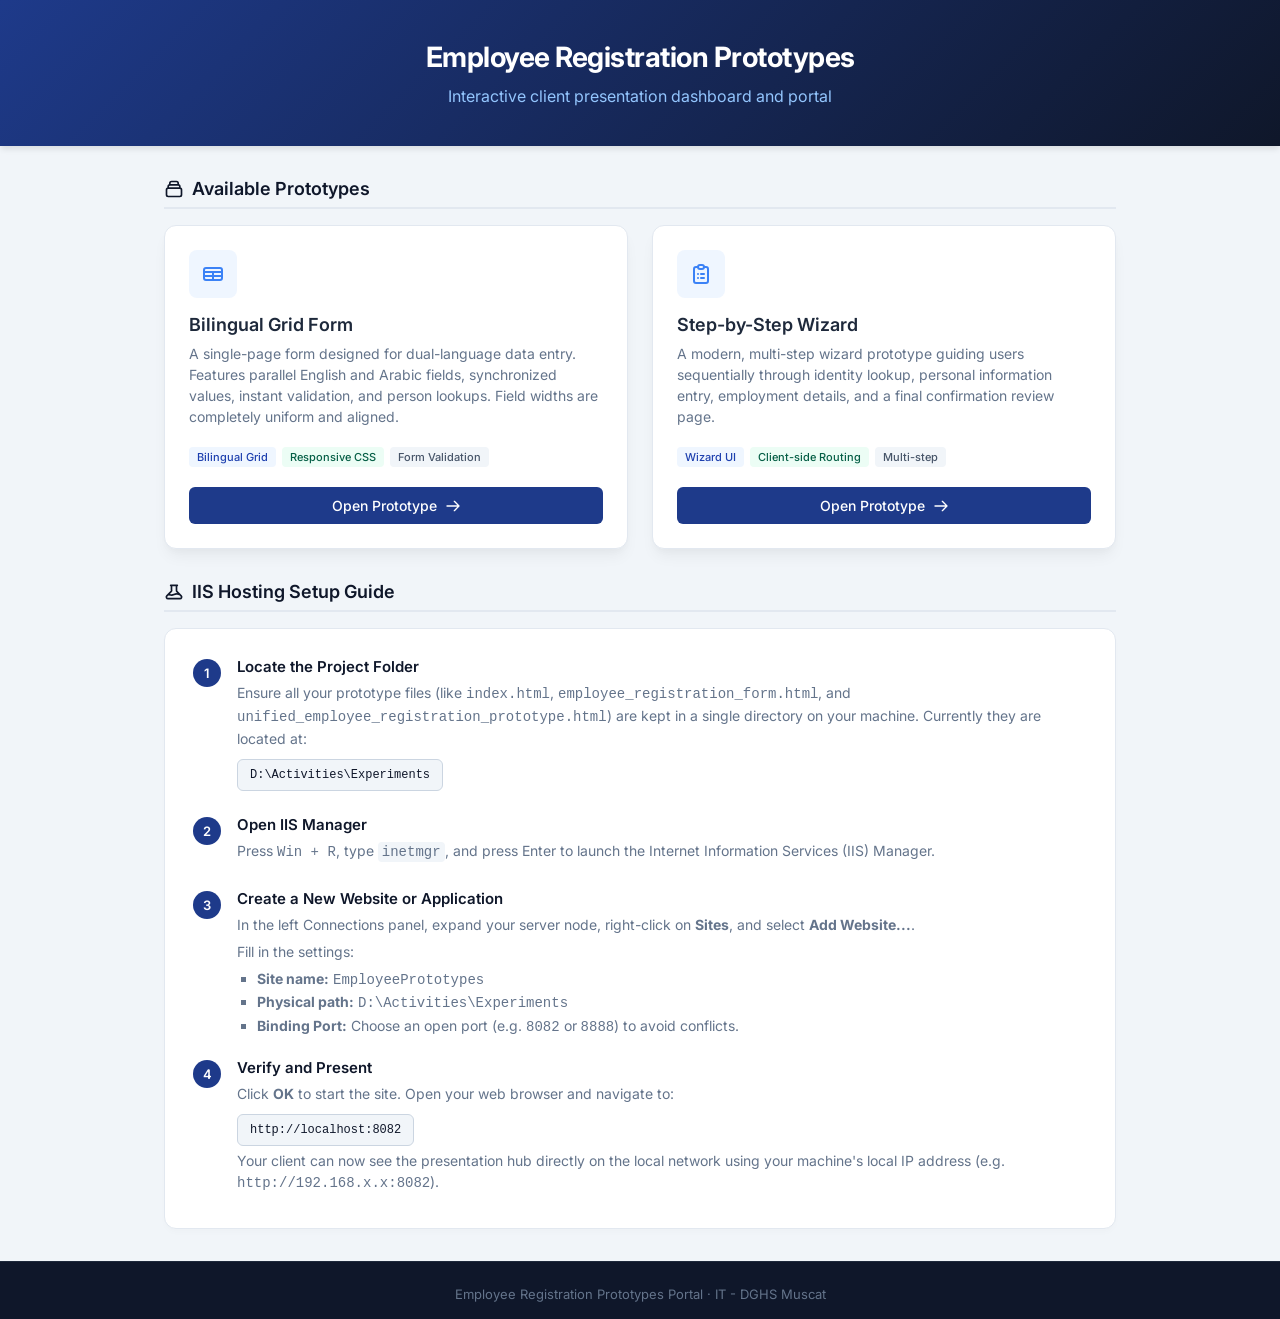
==== index.html @ 8ee06c7b "Initial commit" ====
<!DOCTYPE html>
<html lang="en">

<head>
  <meta charset="UTF-8">
  <meta name="viewport" content="width=device-width, initial-scale=1.0">
  <title>Client Presentation Hub · Employee Registration Prototypes</title>
  <style>
    @import url('https://fonts.googleapis.com/css2?family=Inter:wght@400;500;600;700&display=swap');

    * {
      box-sizing: border-box;
      margin: 0;
      padding: 0;
    }

    body {
      font-family: 'Inter', "Segoe UI", system-ui, -apple-system, sans-serif;
      font-size: 14px;
      color: #334155;
      background: #f1f5f9;
      min-height: 100vh;
      display: flex;
      flex-direction: column;
    }

    header {
      background: linear-gradient(135deg, #1e3a8a 0%, #0f172a 100%);
      color: #ffffff;
      padding: 40px 24px;
      text-align: center;
      box-shadow: 0 4px 6px -1px rgba(0, 0, 0, 0.1);
    }

    .header-content {
      max-width: 800px;
      margin: 0 auto;
    }

    header h1 {
      font-size: 28px;
      font-weight: 700;
      margin-bottom: 12px;
      letter-spacing: -0.5px;
    }

    header p {
      color: #93c5fd;
      font-size: 16px;
      font-weight: 400;
    }

    main {
      flex: 1;
      max-width: 1000px;
      width: 100%;
      margin: 32px auto;
      padding: 0 24px;
      display: grid;
      grid-template-columns: 1fr;
      gap: 32px;
    }

    .section-title {
      font-size: 18px;
      font-weight: 600;
      color: #0f172a;
      margin-bottom: 16px;
      display: flex;
      align-items: center;
      gap: 8px;
      border-bottom: 2px solid #e2e8f0;
      padding-bottom: 8px;
    }

    .cards-grid {
      display: grid;
      grid-template-columns: 1fr 1fr;
      gap: 24px;
    }

    @media (max-width: 768px) {
      .cards-grid {
        grid-template-columns: 1fr;
      }
    }

    .card {
      background: #ffffff;
      border: 1px solid #e2e8f0;
      border-radius: 12px;
      padding: 24px;
      display: flex;
      flex-direction: column;
      box-shadow: 0 4px 6px -1px rgba(0, 0, 0, 0.02), 0 10px 15px -3px rgba(0, 0, 0, 0.05);
      transition: all 0.25s ease;
      position: relative;
      overflow: hidden;
    }

    .card::before {
      content: '';
      position: absolute;
      top: 0;
      left: 0;
      width: 4px;
      height: 100%;
      background: #3b82f6;
      opacity: 0;
      transition: opacity 0.2s;
    }

    .card:hover {
      transform: translateY(-4px);
      box-shadow: 0 10px 15px -3px rgba(0, 0, 0, 0.05), 0 20px 25px -5px rgba(0, 0, 0, 0.1);
      border-color: #cbd5e1;
    }

    .card:hover::before {
      opacity: 1;
    }

    .card-icon {
      font-size: 24px;
      margin-bottom: 16px;
      background: #eff6ff;
      color: #3b82f6;
      width: 48px;
      height: 48px;
      border-radius: 8px;
      display: flex;
      align-items: center;
      justify-content: center;
    }

    .card-title {
      font-size: 18px;
      font-weight: 600;
      color: #1e293b;
      margin-bottom: 8px;
    }

    .card-desc {
      color: #64748b;
      font-size: 14px;
      line-height: 1.5;
      margin-bottom: 20px;
      flex: 1;
    }

    .card-tags {
      display: flex;
      gap: 6px;
      flex-wrap: wrap;
      margin-bottom: 20px;
    }

    .tag {
      font-size: 11px;
      font-weight: 500;
      padding: 3px 8px;
      border-radius: 4px;
      background: #f1f5f9;
      color: #475569;
    }

    .tag-blue {
      background: #eff6ff;
      color: #1e40af;
    }

    .tag-green {
      background: #ecfdf5;
      color: #065f46;
    }

    .card-btn {
      display: inline-flex;
      align-items: center;
      justify-content: center;
      gap: 8px;
      padding: 10px 16px;
      background: #1e3a8a;
      color: #ffffff;
      text-decoration: none;
      font-weight: 500;
      border-radius: 6px;
      transition: background 0.2s;
    }

    .card-btn:hover {
      background: #1d4ed8;
    }

    /* IIS Hosting Instructions Box */
    .iis-guide {
      background: #ffffff;
      border: 1px solid #e2e8f0;
      border-radius: 12px;
      padding: 28px;
      box-shadow: 0 4px 6px -1px rgba(0, 0, 0, 0.02);
    }

    .guide-step {
      margin-bottom: 20px;
      display: flex;
      gap: 16px;
    }

    .guide-step:last-child {
      margin-bottom: 0;
    }

    .step-num {
      width: 28px;
      height: 28px;
      background: #1e3a8a;
      color: #ffffff;
      border-radius: 50%;
      display: flex;
      align-items: center;
      justify-content: center;
      font-weight: 600;
      font-size: 13px;
      flex-shrink: 0;
      margin-top: 2px;
    }

    .step-text h4 {
      font-size: 15px;
      font-weight: 600;
      color: #0f172a;
      margin-bottom: 6px;
    }

    .step-text p {
      color: #64748b;
      line-height: 1.5;
      margin-bottom: 6px;
    }

    .code-block {
      background: #f1f5f9;
      padding: 8px 12px;
      border-radius: 6px;
      font-family: monospace;
      font-size: 12px;
      color: #0f172a;
      border: 1px solid #cbd5e1;
      display: inline-block;
      margin: 4px 0;
    }

    footer {
      background: #0f172a;
      color: #64748b;
      text-align: center;
      padding: 24px;
      font-size: 13px;
      border-top: 1px solid #1e293b;
    }
  </style>
</head>

<body>

  <header>
    <div class="header-content">
      <h1>Employee Registration Prototypes</h1>
      <p>Interactive client presentation dashboard and portal</p>
    </div>
  </header>

  <main>
    <div>
      <h2 class="section-title">
        <svg width="20" height="20" fill="none" stroke="currentColor" stroke-width="2" viewBox="0 0 24 24"
          xmlns="http://www.w3.org/2000/svg">
          <path stroke-linecap="round" stroke-linejoin="round"
            d="M19 11H5m14 0a2 2 0 012 2v6a2 2 0 01-2 2H5a2 2 0 01-2-2v-6a2 2 0 012-2m14 0V9a2 2 0 00-2-2M5 11V9a2 2 0 012-2m0 0V5a2 2 0 012-2h6a2 2 0 012 2v2M7 7h10">
          </path>
        </svg>
        Available Prototypes
      </h2>
      <div class="cards-grid">

        <!-- Card 1 -->
        <div class="card">
          <div class="card-icon">
            <svg width="24" height="24" fill="none" stroke="currentColor" stroke-width="2" viewBox="0 0 24 24"
              xmlns="http://www.w3.org/2000/svg">
              <path stroke-linecap="round" stroke-linejoin="round"
                d="M3 10h18M3 14h18m-9-4v8m-7 0h14a2 2 0 002-2V8a2 2 0 00-2-2H5a2 2 0 00-2 2v8a2 2 0 002 2z"></path>
            </svg>
          </div>
          <h3 class="card-title">Bilingual Grid Form</h3>
          <p class="card-desc">
            A single-page form designed for dual-language data entry. Features parallel English and Arabic fields,
            synchronized values, instant validation, and person lookups. Field widths are completely uniform and
            aligned.
          </p>
          <div class="card-tags">
            <span class="tag tag-blue">Bilingual Grid</span>
            <span class="tag tag-green">Responsive CSS</span>
            <span class="tag">Form Validation</span>
          </div>
          <a href="employee_registration_form.html" class="card-btn">
            Open Prototype
            <svg width="16" height="16" fill="none" stroke="currentColor" stroke-width="2" viewBox="0 0 24 24"
              xmlns="http://www.w3.org/2000/svg">
              <path stroke-linecap="round" stroke-linejoin="round" d="M14 5l7 7m0 0l-7 7m7-7H3"></path>
            </svg>
          </a>
        </div>

        <!-- Card 2 -->
        <div class="card">
          <div class="card-icon">
            <svg width="24" height="24" fill="none" stroke="currentColor" stroke-width="2" viewBox="0 0 24 24"
              xmlns="http://www.w3.org/2000/svg">
              <path stroke-linecap="round" stroke-linejoin="round"
                d="M9 5H7a2 2 0 00-2 2v12a2 2 0 002 2h10a2 2 0 002-2V7a2 2 0 00-2-2h-2M9 5a2 2 0 002 2h2a2 2 0 002-2M9 5a2 2 0 012-2h2a2 2 0 012 2m-3 7h3m-3 4h3m-6-4h.01M9 16h.01">
              </path>
            </svg>
          </div>
          <h3 class="card-title">Step-by-Step Wizard</h3>
          <p class="card-desc">
            A modern, multi-step wizard prototype guiding users sequentially through identity lookup, personal
            information entry, employment details, and a final confirmation review page.
          </p>
          <div class="card-tags">
            <span class="tag tag-blue">Wizard UI</span>
            <span class="tag tag-green">Client-side Routing</span>
            <span class="tag">Multi-step</span>
          </div>
          <a href="unified_employee_registration_prototype.html" class="card-btn">
            Open Prototype
            <svg width="16" height="16" fill="none" stroke="currentColor" stroke-width="2" viewBox="0 0 24 24"
              xmlns="http://www.w3.org/2000/svg">
              <path stroke-linecap="round" stroke-linejoin="round" d="M14 5l7 7m0 0l-7 7m7-7H3"></path>
            </svg>
          </a>
        </div>

      </div>
    </div>

    <div>
      <h2 class="section-title">
        <svg width="20" height="20" fill="none" stroke="currentColor" stroke-width="2" viewBox="0 0 24 24"
          xmlns="http://www.w3.org/2000/svg">
          <path stroke-linecap="round" stroke-linejoin="round"
            d="M19.428 15.428a2 2 0 00-1.022-.547l-2.387-.477a6 6 0 00-3.86.517l-.318.158a6 6 0 01-3.86.517L6.05 15.21a2 2 0 00-1.806.547M8 4h8l-1 1v5.172a2 2 0 00.586 1.414l5 5c1.26 1.26.367 3.414-1.415 3.414H4.828c-1.782 0-2.674-2.154-1.414-3.414l5-5A2 2 0 009 9.172V5L8 4z">
          </path>
        </svg>
        IIS Hosting Setup Guide
      </h2>
      <div class="iis-guide">
        <div class="guide-step">
          <div class="step-num">1</div>
          <div class="step-text">
            <h4>Locate the Project Folder</h4>
            <p>Ensure all your prototype files (like <code>index.html</code>,
              <code>employee_registration_form.html</code>, and
              <code>unified_employee_registration_prototype.html</code>) are kept in a single directory on your machine.
              Currently they are located at:</p>
            <div class="code-block">D:\Activities\Experiments</div>
          </div>
        </div>

        <div class="guide-step">
          <div class="step-num">2</div>
          <div class="step-text">
            <h4>Open IIS Manager</h4>
            <p>Press <kbd>Win + R</kbd>, type <code
                style="background:#f1f5f9;padding:2px 4px;border-radius:4px">inetmgr</code>, and press Enter to launch
              the Internet Information Services (IIS) Manager.</p>
          </div>
        </div>

        <div class="guide-step">
          <div class="step-num">3</div>
          <div class="step-text">
            <h4>Create a New Website or Application</h4>
            <p>In the left Connections panel, expand your server node, right-click on <strong>Sites</strong>, and select
              <strong>Add Website...</strong>.</p>
            <p>Fill in the settings:</p>
            <ul style="margin-left: 20px; color: #64748b; line-height: 1.6; list-style-type: square;">
              <li><strong>Site name:</strong> <code>EmployeePrototypes</code></li>
              <li><strong>Physical path:</strong> <code>D:\Activities\Experiments</code></li>
              <li><strong>Binding Port:</strong> Choose an open port (e.g. <code>8082</code> or <code>8888</code>) to
                avoid conflicts.</li>
            </ul>
          </div>
        </div>

        <div class="guide-step">
          <div class="step-num">4</div>
          <div class="step-text">
            <h4>Verify and Present</h4>
            <p>Click <strong>OK</strong> to start the site. Open your web browser and navigate to:</p>
            <div class="code-block">http://localhost:8082</div>
            <p>Your client can now see the presentation hub directly on the local network using your machine's local IP
              address (e.g. <code>http://192.168.x.x:8082</code>).</p>
          </div>
        </div>
      </div>
    </div>
  </main>

  <footer>
    <p>Employee Registration Prototypes Portal · IT - DGHS Muscat</p>
  </footer>

</body>

</html>
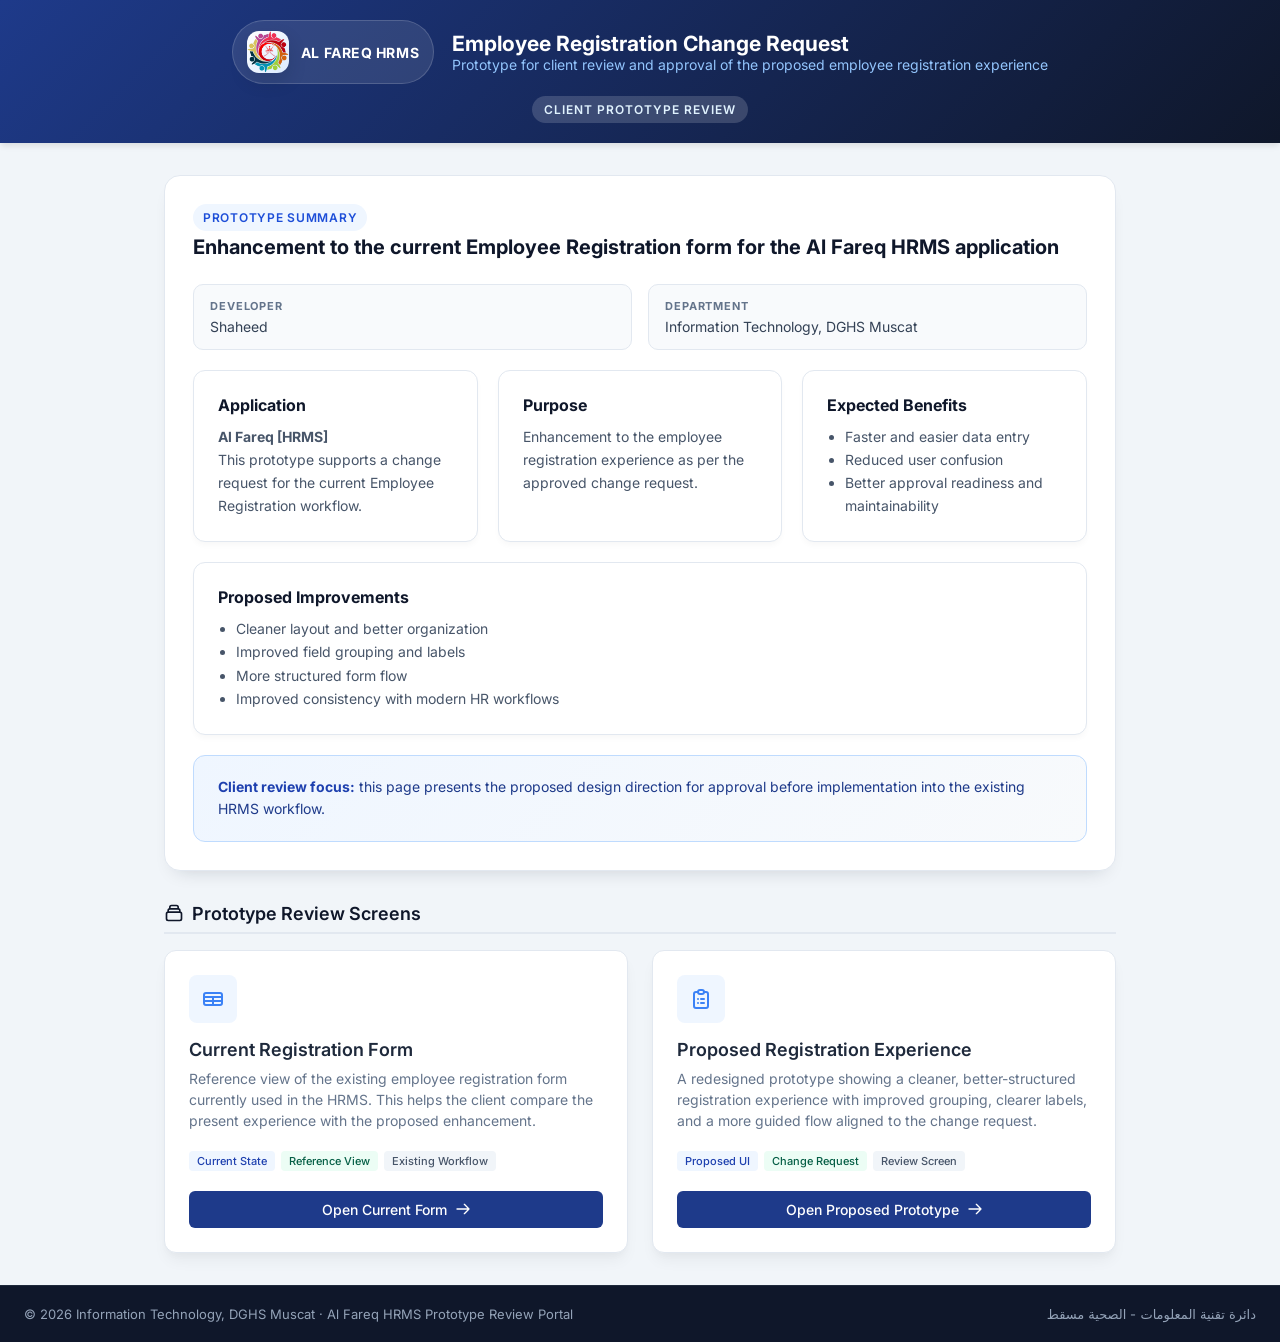
==== commit f43c0775: "Added images and do some design changes" ====
--- a/index.html
+++ b/index.html
@@ -27,26 +27,43 @@
     header {
       background: linear-gradient(135deg, #1e3a8a 0%, #0f172a 100%);
       color: #ffffff;
-      padding: 40px 24px;
+      padding: 20px 24px;
       text-align: center;
       box-shadow: 0 4px 6px -1px rgba(0, 0, 0, 0.1);
     }
 
     .header-content {
-      max-width: 800px;
+      max-width: 900px;
       margin: 0 auto;
     }
 
+    .header-title-row {
+      display: flex;
+      align-items: center;
+      justify-content: center;
+      gap: 18px;
+      flex-wrap: wrap;
+      margin-bottom: 12px;
+      text-align: left;
+    }
+
+    .header-copy {
+      display: flex;
+      flex-direction: column;
+      align-items: flex-start;
+      min-width: 280px;
+    }
+
     header h1 {
-      font-size: 28px;
+      font-size: 24px;
       font-weight: 700;
-      margin-bottom: 12px;
+      margin-bottom: 8px;
       letter-spacing: -0.5px;
     }
 
     header p {
       color: #93c5fd;
-      font-size: 16px;
+      font-size: 14px;
       font-weight: 400;
     }
 
@@ -184,7 +201,12 @@
       color: #ffffff;
       text-decoration: none;
       font-weight: 500;
+      font-family: inherit;
+      font-size: inherit;
+      border: none;
       border-radius: 6px;
+      cursor: pointer;
+      appearance: none;
       transition: background 0.2s;
     }
 
@@ -192,73 +214,243 @@
       background: #1d4ed8;
     }
 
-    /* IIS Hosting Instructions Box */
-    .iis-guide {
+    .modal-backdrop {
+      position: fixed;
+      inset: 0;
+      background: rgba(2, 6, 23, 0.72);
+      display: none;
+      align-items: center;
+      justify-content: center;
+      padding: 24px;
+      z-index: 2000;
+    }
+
+    .modal-backdrop.open {
+      display: flex;
+    }
+
+    .modal-panel {
+      width: min(1100px, 100%);
+      max-height: 90vh;
+      background: #ffffff;
+      border-radius: 16px;
+      overflow: hidden;
+      box-shadow: 0 20px 50px rgba(2, 6, 23, 0.28);
+      display: flex;
+      flex-direction: column;
+    }
+
+    .modal-header {
+      display: flex;
+      justify-content: space-between;
+      align-items: center;
+      padding: 16px 20px;
+      border-bottom: 1px solid #e2e8f0;
+      background: #f8fafc;
+    }
+
+    .modal-title {
+      font-size: 16px;
+      font-weight: 700;
+      color: #0f172a;
+    }
+
+    .modal-close {
+      border: none;
+      background: transparent;
+      color: #475569;
+      font-size: 22px;
+      cursor: pointer;
+      line-height: 1;
+    }
+
+    .modal-body {
+      padding: 16px;
+      overflow: auto;
+      background: #f8fafc;
+    }
+
+    .modal-body img {
+      width: 100%;
+      height: auto;
+      display: block;
+      border-radius: 10px;
+      border: 1px solid #e2e8f0;
+      background: #ffffff;
+    }
+
+    .eyebrow {
+      display: inline-block;
+      background: rgba(255,255,255,0.16);
+      color: #e0f2fe;
+      padding: 6px 12px;
+      border-radius: 999px;
+      font-size: 12px;
+      font-weight: 600;
+      letter-spacing: 0.08em;
+      text-transform: uppercase;
+    }
+
+    .app-brand {
+      display: inline-flex;
+      align-items: center;
+      gap: 12px;
+      padding: 10px 14px;
+      background: rgba(255,255,255,0.1);
+      border: 1px solid rgba(255,255,255,0.16);
+      border-radius: 999px;
+    }
+
+    .app-icon {
+      width: 42px;
+      height: 42px;
+      border-radius: 12px;
+      background: linear-gradient(135deg, #ffffff 0%, #dbeafe 100%);
+      display: flex;
+      align-items: center;
+      justify-content: center;
+      color: #1d4ed8;
+      box-shadow: 0 8px 18px rgba(15, 23, 42, 0.16);
+      flex-shrink: 0;
+    }
+
+    .app-brand-name {
+      font-size: 14px;
+      font-weight: 700;
+      letter-spacing: 0.04em;
+      color: #ffffff;
+    }
+
+    .overview-card {
+      background: #ffffff;
+      border: 1px solid #e2e8f0;
+      border-radius: 16px;
+      padding: 28px;
+      box-shadow: 0 10px 20px -12px rgba(15, 23, 42, 0.2);
+    }
+
+    .overview-top {
+      display: flex;
+      justify-content: space-between;
+      align-items: flex-start;
+      gap: 16px;
+      margin-bottom: 24px;
+    }
+
+    .overview-top h2 {
+      font-size: 20px;
+      color: #0f172a;
+      line-height: 1.25;
+      margin-top: 4px;
+    }
+
+    .pill {
+      display: inline-flex;
+      align-items: center;
+      gap: 6px;
+      padding: 6px 10px;
+      border-radius: 999px;
+      background: #eff6ff;
+      color: #1d4ed8;
+      font-size: 12px;
+      font-weight: 600;
+      text-transform: uppercase;
+      letter-spacing: 0.06em;
+    }
+
+    .meta-grid {
+      display: grid;
+      grid-template-columns: repeat(2, minmax(0, 1fr));
+      gap: 16px;
+    }
+
+    .meta-item {
+      background: #f8fafc;
+      border: 1px solid #e2e8f0;
+      border-radius: 10px;
+      padding: 14px 16px;
+    }
+
+    .meta-label {
+      display: block;
+      font-size: 11px;
+      font-weight: 700;
+      color: #64748b;
+      text-transform: uppercase;
+      letter-spacing: 0.08em;
+      margin-bottom: 5px;
+    }
+
+    .content-grid {
+      display: grid;
+      grid-template-columns: repeat(3, minmax(0, 1fr));
+      gap: 20px;
+    }
+
+    .panel {
       background: #ffffff;
       border: 1px solid #e2e8f0;
       border-radius: 12px;
-      padding: 28px;
-      box-shadow: 0 4px 6px -1px rgba(0, 0, 0, 0.02);
-    }
-
-    .guide-step {
-      margin-bottom: 20px;
-      display: flex;
-      gap: 16px;
-    }
-
-    .guide-step:last-child {
-      margin-bottom: 0;
-    }
-
-    .step-num {
-      width: 28px;
-      height: 28px;
-      background: #1e3a8a;
-      color: #ffffff;
-      border-radius: 50%;
-      display: flex;
-      align-items: center;
-      justify-content: center;
-      font-weight: 600;
-      font-size: 13px;
-      flex-shrink: 0;
-      margin-top: 2px;
-    }
-
-    .step-text h4 {
-      font-size: 15px;
-      font-weight: 600;
+      padding: 24px;
+      box-shadow: 0 4px 6px -1px rgba(0, 0, 0, 0.03);
+    }
+
+    .panel h3 {
+      font-size: 16px;
       color: #0f172a;
-      margin-bottom: 6px;
-    }
-
-    .step-text p {
-      color: #64748b;
-      line-height: 1.5;
-      margin-bottom: 6px;
-    }
-
-    .code-block {
-      background: #f1f5f9;
-      padding: 8px 12px;
-      border-radius: 6px;
-      font-family: monospace;
-      font-size: 12px;
-      color: #0f172a;
-      border: 1px solid #cbd5e1;
-      display: inline-block;
-      margin: 4px 0;
+      margin-bottom: 10px;
+    }
+
+    .panel p,
+    .panel li {
+      color: #475569;
+      line-height: 1.65;
+      font-size: 14px;
+    }
+
+    .panel ul {
+      margin-left: 18px;
+    }
+
+    .note-panel {
+      background: linear-gradient(135deg, #eff6ff 0%, #f8fafc 100%);
+      border: 1px solid #bfdbfe;
+      border-radius: 12px;
+      padding: 20px 24px;
+      color: #1e3a8a;
+      line-height: 1.6;
+    }
+
+    .note-panel strong {
+      color: #1e40af;
     }
 
     footer {
       background: #0f172a;
-      color: #64748b;
-      text-align: center;
-      padding: 24px;
+      color: #94a3b8;
+      padding: 20px 24px;
       font-size: 13px;
       border-top: 1px solid #1e293b;
     }
+
+    .footer-content {
+      width: 100%;
+      display: flex;
+      justify-content: space-between;
+      align-items: center;
+      gap: 16px;
+      flex-wrap: wrap;
+    }
+
+    .footer-left {
+      text-align: left;
+      margin-right: auto;
+    }
+
+    .footer-right {
+      text-align: right;
+      margin-left: auto;
+    }
   </style>
 </head>
 
@@ -266,12 +458,77 @@
 
   <header>
     <div class="header-content">
-      <h1>Employee Registration Prototypes</h1>
-      <p>Interactive client presentation dashboard and portal</p>
+      <div class="header-title-row">
+        <div class="app-brand">
+          <div class="app-icon" aria-hidden="true">
+            <img src="HRMS_Icon.png" alt="AL FAREQ HRMS icon" style="width: 100%; height: 100%; object-fit: contain; display: block;">
+          </div>
+          <div class="app-brand-name">AL FAREQ HRMS</div>
+        </div>
+        <div class="header-copy">
+          <h2>Employee Registration Change Request</h2>
+          <p>Prototype for client review and approval of the proposed employee registration experience</p>
+        </div>
+      </div>
+      <div class="eyebrow">Client Prototype Review</div>
     </div>
   </header>
 
   <main>
+    <div class="overview-card">
+      <div class="overview-top">
+        <div>
+          <div class="pill">Prototype Summary</div>
+          <h2>Enhancement to the current Employee Registration form for the Al Fareq HRMS application</h2>
+        </div>
+      </div>
+
+      <div class="meta-grid">
+        <div class="meta-item">
+          <span class="meta-label">Developer</span>
+          <div>Shaheed</div>
+        </div>
+        <div class="meta-item">
+          <span class="meta-label">Department</span>
+          <div>Information Technology, DGHS Muscat</div>
+        </div>
+      </div>
+
+      <div class="content-grid" style="margin-top: 20px;">
+        <div class="panel">
+          <h3>Application</h3>
+          <p><strong>Al Fareq [HRMS]</strong></p>
+          <p>This prototype supports a change request for the current Employee Registration workflow.</p>
+        </div>
+        <div class="panel">
+          <h3>Purpose</h3>
+          <p>Enhancement to the employee registration experience as per the approved change request.</p>
+        </div>
+        <div class="panel">
+          <h3>Expected Benefits</h3>
+          <ul>
+            <li>Faster and easier data entry</li>
+            <li>Reduced user confusion</li>
+            <li>Better approval readiness and maintainability</li>
+          </ul>
+        </div>
+      </div>
+
+      <div class="panel" style="margin-top: 20px;">
+        <h3>Proposed Improvements</h3>
+        <ul>
+          <li>Cleaner layout and better organization</li>
+          <li>Improved field grouping and labels</li>
+          <li>More structured form flow</li>
+          <li>Improved consistency with modern HR workflows</li>
+        </ul>
+      </div>
+
+      <div class="note-panel" style="margin-top: 20px;">
+        <strong>Client review focus:</strong> this page presents the proposed design direction for approval before implementation into the existing HRMS workflow.
+      </div>
+    </div>
+
     <div>
       <h2 class="section-title">
         <svg width="20" height="20" fill="none" stroke="currentColor" stroke-width="2" viewBox="0 0 24 24"
@@ -280,7 +537,7 @@
             d="M19 11H5m14 0a2 2 0 012 2v6a2 2 0 01-2 2H5a2 2 0 01-2-2v-6a2 2 0 012-2m14 0V9a2 2 0 00-2-2M5 11V9a2 2 0 012-2m0 0V5a2 2 0 012-2h6a2 2 0 012 2v2M7 7h10">
           </path>
         </svg>
-        Available Prototypes
+        Prototype Review Screens
       </h2>
       <div class="cards-grid">
 
@@ -293,24 +550,23 @@
                 d="M3 10h18M3 14h18m-9-4v8m-7 0h14a2 2 0 002-2V8a2 2 0 00-2-2H5a2 2 0 00-2 2v8a2 2 0 002 2z"></path>
             </svg>
           </div>
-          <h3 class="card-title">Bilingual Grid Form</h3>
+          <h3 class="card-title">Current Registration Form</h3>
           <p class="card-desc">
-            A single-page form designed for dual-language data entry. Features parallel English and Arabic fields,
-            synchronized values, instant validation, and person lookups. Field widths are completely uniform and
-            aligned.
+            Reference view of the existing employee registration form currently used in the HRMS. This helps the client
+            compare the present experience with the proposed enhancement.
           </p>
           <div class="card-tags">
-            <span class="tag tag-blue">Bilingual Grid</span>
-            <span class="tag tag-green">Responsive CSS</span>
-            <span class="tag">Form Validation</span>
+            <span class="tag tag-blue">Current State</span>
+            <span class="tag tag-green">Reference View</span>
+            <span class="tag">Existing Workflow</span>
           </div>
-          <a href="employee_registration_form.html" class="card-btn">
-            Open Prototype
+          <button type="button" class="card-btn" onclick="openCurrentFormModal()">
+            Open Current Form
             <svg width="16" height="16" fill="none" stroke="currentColor" stroke-width="2" viewBox="0 0 24 24"
               xmlns="http://www.w3.org/2000/svg">
               <path stroke-linecap="round" stroke-linejoin="round" d="M14 5l7 7m0 0l-7 7m7-7H3"></path>
             </svg>
-          </a>
+          </button>
         </div>
 
         <!-- Card 2 -->
@@ -323,18 +579,18 @@
               </path>
             </svg>
           </div>
-          <h3 class="card-title">Step-by-Step Wizard</h3>
+          <h3 class="card-title">Proposed Registration Experience</h3>
           <p class="card-desc">
-            A modern, multi-step wizard prototype guiding users sequentially through identity lookup, personal
-            information entry, employment details, and a final confirmation review page.
+            A redesigned prototype showing a cleaner, better-structured registration experience with improved grouping,
+            clearer labels, and a more guided flow aligned to the change request.
           </p>
           <div class="card-tags">
-            <span class="tag tag-blue">Wizard UI</span>
-            <span class="tag tag-green">Client-side Routing</span>
-            <span class="tag">Multi-step</span>
+            <span class="tag tag-blue">Proposed UI</span>
+            <span class="tag tag-green">Change Request</span>
+            <span class="tag">Review Screen</span>
           </div>
-          <a href="unified_employee_registration_prototype.html" class="card-btn">
-            Open Prototype
+          <a href="new_employee_registration.html" class="card-btn">
+            Open Proposed Prototype
             <svg width="16" height="16" fill="none" stroke="currentColor" stroke-width="2" viewBox="0 0 24 24"
               xmlns="http://www.w3.org/2000/svg">
               <path stroke-linecap="round" stroke-linejoin="round" d="M14 5l7 7m0 0l-7 7m7-7H3"></path>
@@ -345,71 +601,53 @@
       </div>
     </div>
 
-    <div>
-      <h2 class="section-title">
-        <svg width="20" height="20" fill="none" stroke="currentColor" stroke-width="2" viewBox="0 0 24 24"
-          xmlns="http://www.w3.org/2000/svg">
-          <path stroke-linecap="round" stroke-linejoin="round"
-            d="M19.428 15.428a2 2 0 00-1.022-.547l-2.387-.477a6 6 0 00-3.86.517l-.318.158a6 6 0 01-3.86.517L6.05 15.21a2 2 0 00-1.806.547M8 4h8l-1 1v5.172a2 2 0 00.586 1.414l5 5c1.26 1.26.367 3.414-1.415 3.414H4.828c-1.782 0-2.674-2.154-1.414-3.414l5-5A2 2 0 009 9.172V5L8 4z">
-          </path>
-        </svg>
-        IIS Hosting Setup Guide
-      </h2>
-      <div class="iis-guide">
-        <div class="guide-step">
-          <div class="step-num">1</div>
-          <div class="step-text">
-            <h4>Locate the Project Folder</h4>
-            <p>Ensure all your prototype files (like <code>index.html</code>,
-              <code>employee_registration_form.html</code>, and
-              <code>unified_employee_registration_prototype.html</code>) are kept in a single directory on your machine.
-              Currently they are located at:</p>
-            <div class="code-block">D:\Activities\Experiments</div>
-          </div>
-        </div>
-
-        <div class="guide-step">
-          <div class="step-num">2</div>
-          <div class="step-text">
-            <h4>Open IIS Manager</h4>
-            <p>Press <kbd>Win + R</kbd>, type <code
-                style="background:#f1f5f9;padding:2px 4px;border-radius:4px">inetmgr</code>, and press Enter to launch
-              the Internet Information Services (IIS) Manager.</p>
-          </div>
-        </div>
-
-        <div class="guide-step">
-          <div class="step-num">3</div>
-          <div class="step-text">
-            <h4>Create a New Website or Application</h4>
-            <p>In the left Connections panel, expand your server node, right-click on <strong>Sites</strong>, and select
-              <strong>Add Website...</strong>.</p>
-            <p>Fill in the settings:</p>
-            <ul style="margin-left: 20px; color: #64748b; line-height: 1.6; list-style-type: square;">
-              <li><strong>Site name:</strong> <code>EmployeePrototypes</code></li>
-              <li><strong>Physical path:</strong> <code>D:\Activities\Experiments</code></li>
-              <li><strong>Binding Port:</strong> Choose an open port (e.g. <code>8082</code> or <code>8888</code>) to
-                avoid conflicts.</li>
-            </ul>
-          </div>
-        </div>
-
-        <div class="guide-step">
-          <div class="step-num">4</div>
-          <div class="step-text">
-            <h4>Verify and Present</h4>
-            <p>Click <strong>OK</strong> to start the site. Open your web browser and navigate to:</p>
-            <div class="code-block">http://localhost:8082</div>
-            <p>Your client can now see the presentation hub directly on the local network using your machine's local IP
-              address (e.g. <code>http://192.168.x.x:8082</code>).</p>
-          </div>
-        </div>
+  </main>
+
+  <div class="modal-backdrop" id="currentFormModal" onclick="closeCurrentFormModal(event)">
+    <div class="modal-panel" role="dialog" aria-modal="true" aria-labelledby="currentFormModalTitle">
+      <div class="modal-header">
+        <div class="modal-title" id="currentFormModalTitle">Current Employee Registration Form</div>
+        <button type="button" class="modal-close" aria-label="Close" onclick="closeCurrentFormModal()">&times;</button>
+      </div>
+      <div class="modal-body">
+        <img src="Images/CurrentRegister.png" alt="Current Employee Registration Form Screenshot">
       </div>
     </div>
-  </main>
+  </div>
+
+  <script>
+    function openCurrentFormModal() {
+      const modal = document.getElementById('currentFormModal');
+      if (modal) {
+        modal.classList.add('open');
+        document.body.style.overflow = 'hidden';
+      }
+    }
+
+    function closeCurrentFormModal(event) {
+      const modal = document.getElementById('currentFormModal');
+      if (!modal) return;
+      if (event && event.target !== modal) return;
+      modal.classList.remove('open');
+      document.body.style.overflow = '';
+    }
+
+    document.addEventListener('keydown', function (event) {
+      if (event.key === 'Escape') {
+        closeCurrentFormModal();
+      }
+    });
+  </script>
 
   <footer>
-    <p>Employee Registration Prototypes Portal · IT - DGHS Muscat</p>
+    <div class="footer-content">
+      <div class="footer-left">
+        <p>© 2026 Information Technology, DGHS Muscat · Al Fareq HRMS Prototype Review Portal</p>
+      </div>
+      <div class="footer-right">
+        <p>دائرة تقنية المعلومات - الصحية مسقط</p>
+      </div>
+    </div>
   </footer>
 
 </body>
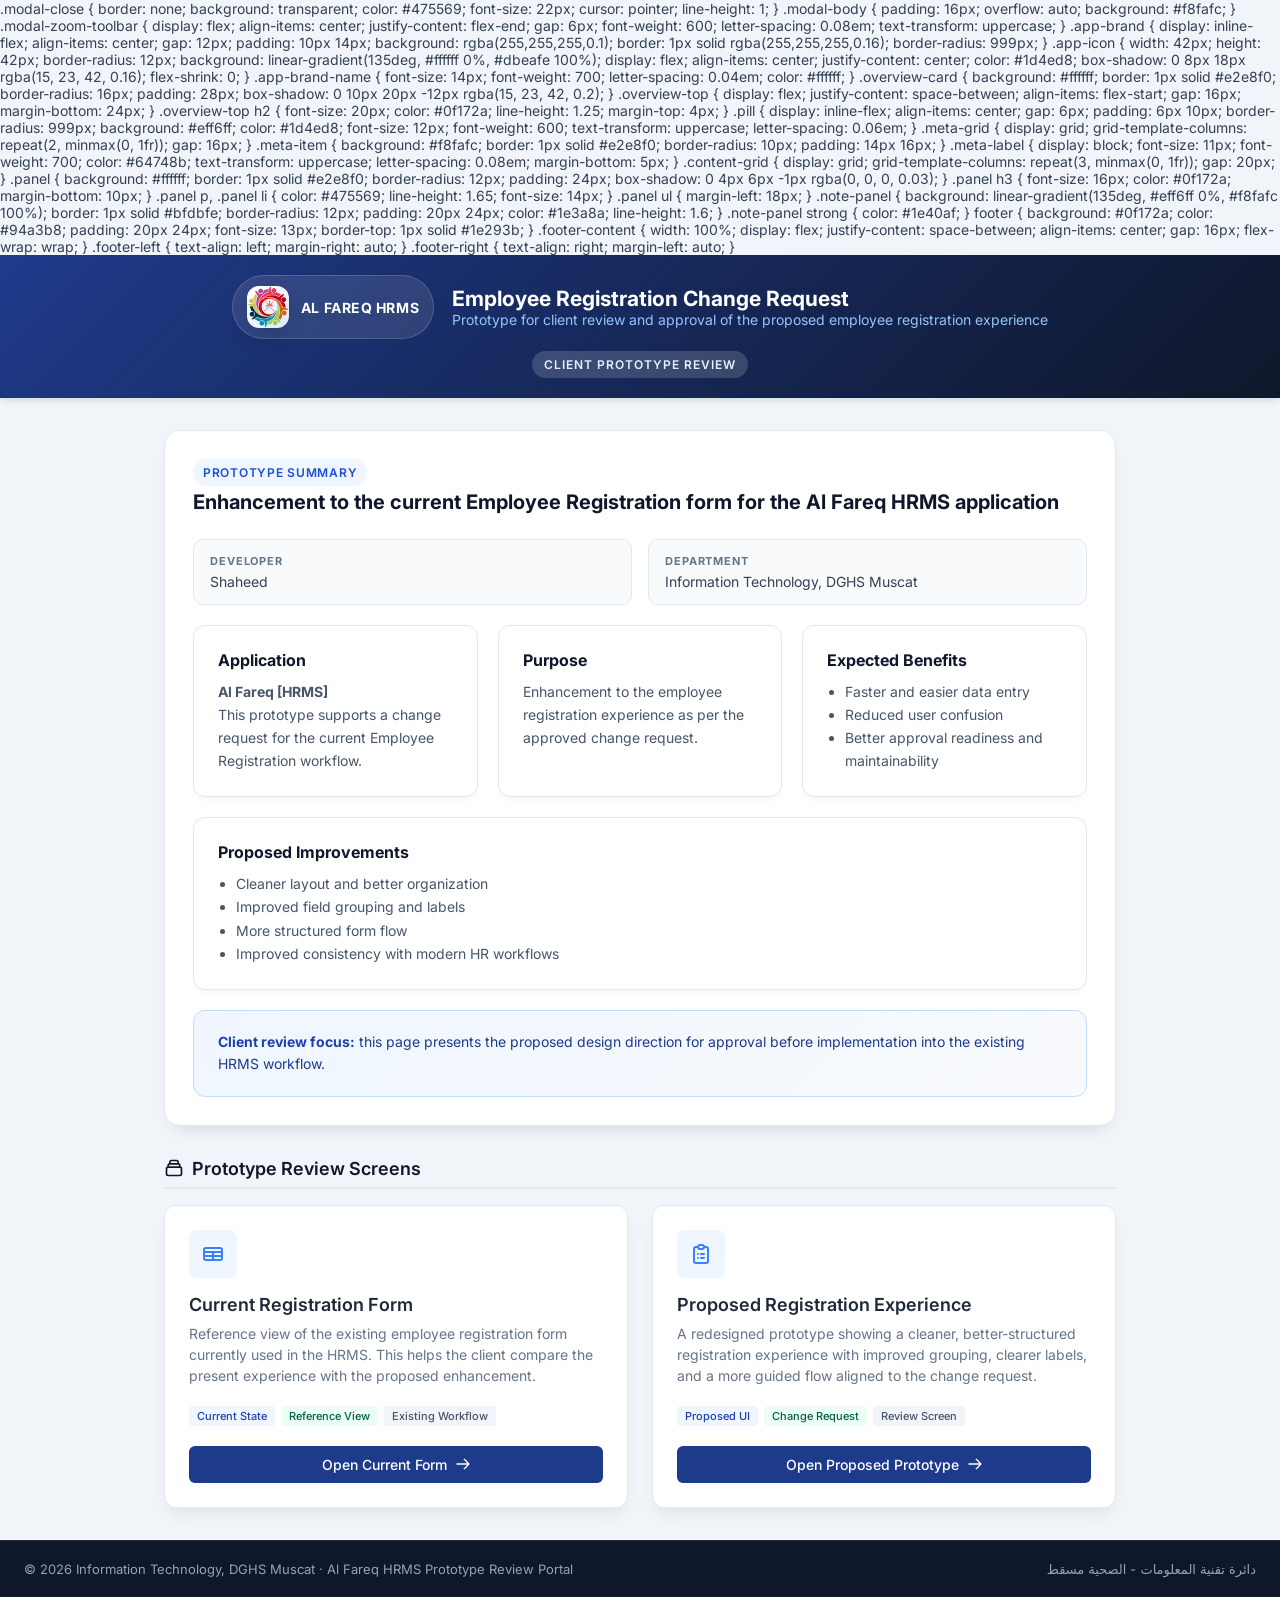
==== commit 6121e75e: "Modified profile picture and some design changes." ====
--- a/index.html
+++ b/index.html
@@ -5,452 +5,199 @@
   <meta charset="UTF-8">
   <meta name="viewport" content="width=device-width, initial-scale=1.0">
   <title>Client Presentation Hub · Employee Registration Prototypes</title>
-  <style>
-    @import url('https://fonts.googleapis.com/css2?family=Inter:wght@400;500;600;700&display=swap');
-
-    * {
-      box-sizing: border-box;
-      margin: 0;
-      padding: 0;
-    }
-
-    body {
-      font-family: 'Inter', "Segoe UI", system-ui, -apple-system, sans-serif;
-      font-size: 14px;
-      color: #334155;
-      background: #f1f5f9;
-      min-height: 100vh;
-      display: flex;
-      flex-direction: column;
-    }
-
-    header {
-      background: linear-gradient(135deg, #1e3a8a 0%, #0f172a 100%);
-      color: #ffffff;
-      padding: 20px 24px;
-      text-align: center;
-      box-shadow: 0 4px 6px -1px rgba(0, 0, 0, 0.1);
-    }
-
-    .header-content {
-      max-width: 900px;
-      margin: 0 auto;
-    }
-
-    .header-title-row {
-      display: flex;
-      align-items: center;
-      justify-content: center;
-      gap: 18px;
-      flex-wrap: wrap;
-      margin-bottom: 12px;
-      text-align: left;
-    }
-
-    .header-copy {
-      display: flex;
-      flex-direction: column;
-      align-items: flex-start;
-      min-width: 280px;
-    }
-
-    header h1 {
-      font-size: 24px;
-      font-weight: 700;
-      margin-bottom: 8px;
-      letter-spacing: -0.5px;
-    }
-
-    header p {
-      color: #93c5fd;
-      font-size: 14px;
-      font-weight: 400;
-    }
-
-    main {
-      flex: 1;
-      max-width: 1000px;
-      width: 100%;
-      margin: 32px auto;
-      padding: 0 24px;
-      display: grid;
-      grid-template-columns: 1fr;
-      gap: 32px;
-    }
-
-    .section-title {
-      font-size: 18px;
-      font-weight: 600;
-      color: #0f172a;
-      margin-bottom: 16px;
-      display: flex;
-      align-items: center;
-      gap: 8px;
-      border-bottom: 2px solid #e2e8f0;
-      padding-bottom: 8px;
-    }
-
-    .cards-grid {
-      display: grid;
-      grid-template-columns: 1fr 1fr;
-      gap: 24px;
-    }
-
-    @media (max-width: 768px) {
-      .cards-grid {
-        grid-template-columns: 1fr;
-      }
-    }
-
-    .card {
-      background: #ffffff;
-      border: 1px solid #e2e8f0;
-      border-radius: 12px;
-      padding: 24px;
-      display: flex;
-      flex-direction: column;
-      box-shadow: 0 4px 6px -1px rgba(0, 0, 0, 0.02), 0 10px 15px -3px rgba(0, 0, 0, 0.05);
-      transition: all 0.25s ease;
-      position: relative;
-      overflow: hidden;
-    }
-
-    .card::before {
-      content: '';
-      position: absolute;
-      top: 0;
-      left: 0;
-      width: 4px;
-      height: 100%;
-      background: #3b82f6;
-      opacity: 0;
-      transition: opacity 0.2s;
-    }
-
-    .card:hover {
-      transform: translateY(-4px);
-      box-shadow: 0 10px 15px -3px rgba(0, 0, 0, 0.05), 0 20px 25px -5px rgba(0, 0, 0, 0.1);
-      border-color: #cbd5e1;
-    }
-
-    .card:hover::before {
-      opacity: 1;
-    }
-
-    .card-icon {
-      font-size: 24px;
-      margin-bottom: 16px;
-      background: #eff6ff;
-      color: #3b82f6;
-      width: 48px;
-      height: 48px;
-      border-radius: 8px;
-      display: flex;
-      align-items: center;
-      justify-content: center;
-    }
-
-    .card-title {
-      font-size: 18px;
-      font-weight: 600;
-      color: #1e293b;
-      margin-bottom: 8px;
-    }
-
-    .card-desc {
-      color: #64748b;
-      font-size: 14px;
-      line-height: 1.5;
-      margin-bottom: 20px;
-      flex: 1;
-    }
-
-    .card-tags {
-      display: flex;
-      gap: 6px;
-      flex-wrap: wrap;
-      margin-bottom: 20px;
-    }
-
-    .tag {
-      font-size: 11px;
-      font-weight: 500;
-      padding: 3px 8px;
-      border-radius: 4px;
-      background: #f1f5f9;
-      color: #475569;
-    }
-
-    .tag-blue {
-      background: #eff6ff;
-      color: #1e40af;
-    }
-
-    .tag-green {
-      background: #ecfdf5;
-      color: #065f46;
-    }
-
-    .card-btn {
-      display: inline-flex;
-      align-items: center;
-      justify-content: center;
-      gap: 8px;
-      padding: 10px 16px;
-      background: #1e3a8a;
-      color: #ffffff;
-      text-decoration: none;
-      font-weight: 500;
-      font-family: inherit;
-      font-size: inherit;
-      border: none;
-      border-radius: 6px;
-      cursor: pointer;
-      appearance: none;
-      transition: background 0.2s;
-    }
-
-    .card-btn:hover {
-      background: #1d4ed8;
-    }
-
-    .modal-backdrop {
-      position: fixed;
-      inset: 0;
-      background: rgba(2, 6, 23, 0.72);
-      display: none;
-      align-items: center;
-      justify-content: center;
-      padding: 24px;
-      z-index: 2000;
-    }
-
-    .modal-backdrop.open {
-      display: flex;
-    }
-
-    .modal-panel {
-      width: min(1100px, 100%);
-      max-height: 90vh;
-      background: #ffffff;
-      border-radius: 16px;
-      overflow: hidden;
-      box-shadow: 0 20px 50px rgba(2, 6, 23, 0.28);
-      display: flex;
-      flex-direction: column;
-    }
-
-    .modal-header {
-      display: flex;
-      justify-content: space-between;
-      align-items: center;
-      padding: 16px 20px;
-      border-bottom: 1px solid #e2e8f0;
-      background: #f8fafc;
-    }
-
-    .modal-title {
-      font-size: 16px;
-      font-weight: 700;
-      color: #0f172a;
-    }
-
-    .modal-close {
-      border: none;
-      background: transparent;
-      color: #475569;
-      font-size: 22px;
-      cursor: pointer;
-      line-height: 1;
-    }
-
-    .modal-body {
-      padding: 16px;
-      overflow: auto;
-      background: #f8fafc;
-    }
-
-    .modal-body img {
-      width: 100%;
-      height: auto;
-      display: block;
-      border-radius: 10px;
-      border: 1px solid #e2e8f0;
-      background: #ffffff;
-    }
-
-    .eyebrow {
-      display: inline-block;
-      background: rgba(255,255,255,0.16);
-      color: #e0f2fe;
-      padding: 6px 12px;
-      border-radius: 999px;
-      font-size: 12px;
-      font-weight: 600;
-      letter-spacing: 0.08em;
-      text-transform: uppercase;
-    }
-
-    .app-brand {
-      display: inline-flex;
-      align-items: center;
-      gap: 12px;
-      padding: 10px 14px;
-      background: rgba(255,255,255,0.1);
-      border: 1px solid rgba(255,255,255,0.16);
-      border-radius: 999px;
-    }
-
-    .app-icon {
-      width: 42px;
-      height: 42px;
-      border-radius: 12px;
-      background: linear-gradient(135deg, #ffffff 0%, #dbeafe 100%);
-      display: flex;
-      align-items: center;
-      justify-content: center;
-      color: #1d4ed8;
-      box-shadow: 0 8px 18px rgba(15, 23, 42, 0.16);
-      flex-shrink: 0;
-    }
-
-    .app-brand-name {
-      font-size: 14px;
-      font-weight: 700;
-      letter-spacing: 0.04em;
-      color: #ffffff;
-    }
-
-    .overview-card {
-      background: #ffffff;
-      border: 1px solid #e2e8f0;
-      border-radius: 16px;
-      padding: 28px;
-      box-shadow: 0 10px 20px -12px rgba(15, 23, 42, 0.2);
-    }
-
-    .overview-top {
-      display: flex;
-      justify-content: space-between;
-      align-items: flex-start;
-      gap: 16px;
-      margin-bottom: 24px;
-    }
-
-    .overview-top h2 {
-      font-size: 20px;
-      color: #0f172a;
-      line-height: 1.25;
-      margin-top: 4px;
-    }
-
-    .pill {
-      display: inline-flex;
-      align-items: center;
-      gap: 6px;
-      padding: 6px 10px;
-      border-radius: 999px;
-      background: #eff6ff;
-      color: #1d4ed8;
-      font-size: 12px;
-      font-weight: 600;
-      text-transform: uppercase;
-      letter-spacing: 0.06em;
-    }
-
-    .meta-grid {
-      display: grid;
-      grid-template-columns: repeat(2, minmax(0, 1fr));
-      gap: 16px;
-    }
-
-    .meta-item {
-      background: #f8fafc;
-      border: 1px solid #e2e8f0;
-      border-radius: 10px;
-      padding: 14px 16px;
-    }
-
-    .meta-label {
-      display: block;
-      font-size: 11px;
-      font-weight: 700;
-      color: #64748b;
-      text-transform: uppercase;
-      letter-spacing: 0.08em;
-      margin-bottom: 5px;
-    }
-
-    .content-grid {
-      display: grid;
-      grid-template-columns: repeat(3, minmax(0, 1fr));
-      gap: 20px;
-    }
-
-    .panel {
-      background: #ffffff;
-      border: 1px solid #e2e8f0;
-      border-radius: 12px;
-      padding: 24px;
-      box-shadow: 0 4px 6px -1px rgba(0, 0, 0, 0.03);
-    }
-
-    .panel h3 {
-      font-size: 16px;
-      color: #0f172a;
-      margin-bottom: 10px;
-    }
-
-    .panel p,
-    .panel li {
-      color: #475569;
-      line-height: 1.65;
-      font-size: 14px;
-    }
-
-    .panel ul {
-      margin-left: 18px;
-    }
-
-    .note-panel {
-      background: linear-gradient(135deg, #eff6ff 0%, #f8fafc 100%);
-      border: 1px solid #bfdbfe;
-      border-radius: 12px;
-      padding: 20px 24px;
-      color: #1e3a8a;
-      line-height: 1.6;
-    }
-
-    .note-panel strong {
-      color: #1e40af;
-    }
-
-    footer {
-      background: #0f172a;
-      color: #94a3b8;
-      padding: 20px 24px;
-      font-size: 13px;
-      border-top: 1px solid #1e293b;
-    }
-
-    .footer-content {
-      width: 100%;
-      display: flex;
-      justify-content: space-between;
-      align-items: center;
-      gap: 16px;
-      flex-wrap: wrap;
-    }
-
-    .footer-left {
-      text-align: left;
-      margin-right: auto;
-    }
-
-    .footer-right {
-      text-align: right;
-      margin-left: auto;
-    }
+  <link rel="preconnect" href="https://fonts.googleapis.com">
+  <link rel="preconnect" href="https://fonts.gstatic.com" crossorigin>
+  <link href="https://fonts.googleapis.com/css2?family=Inter:wght@400;500;600;700&display=swap" rel="stylesheet">
+  <link rel="stylesheet" href="https://cdnjs.cloudflare.com/ajax/libs/font-awesome/6.5.2/css/all.min.css"
+    crossorigin="anonymous" referrerpolicy="no-referrer">
+  <link rel="stylesheet" href="assets/css/index.css">
+
+  .modal-close {
+  border: none;
+  background: transparent;
+  color: #475569;
+  font-size: 22px;
+  cursor: pointer;
+  line-height: 1;
+  }
+
+  .modal-body {
+  padding: 16px;
+  overflow: auto;
+  background: #f8fafc;
+  }
+
+  .modal-zoom-toolbar {
+  display: flex;
+  align-items: center;
+  justify-content: flex-end;
+  gap: 6px;
+  <script src="assets/js/index.js"></script>
+  font-weight: 600;
+  letter-spacing: 0.08em;
+  text-transform: uppercase;
+  }
+
+  .app-brand {
+  display: inline-flex;
+  align-items: center;
+  gap: 12px;
+  padding: 10px 14px;
+  background: rgba(255,255,255,0.1);
+  border: 1px solid rgba(255,255,255,0.16);
+  border-radius: 999px;
+  }
+
+  .app-icon {
+  width: 42px;
+  height: 42px;
+  border-radius: 12px;
+  background: linear-gradient(135deg, #ffffff 0%, #dbeafe 100%);
+  display: flex;
+  align-items: center;
+  justify-content: center;
+  color: #1d4ed8;
+  box-shadow: 0 8px 18px rgba(15, 23, 42, 0.16);
+  flex-shrink: 0;
+  }
+
+  .app-brand-name {
+  font-size: 14px;
+  font-weight: 700;
+  letter-spacing: 0.04em;
+  color: #ffffff;
+  }
+
+  .overview-card {
+  background: #ffffff;
+  border: 1px solid #e2e8f0;
+  border-radius: 16px;
+  padding: 28px;
+  box-shadow: 0 10px 20px -12px rgba(15, 23, 42, 0.2);
+  }
+
+  .overview-top {
+  display: flex;
+  justify-content: space-between;
+  align-items: flex-start;
+  gap: 16px;
+  margin-bottom: 24px;
+  }
+
+  .overview-top h2 {
+  font-size: 20px;
+  color: #0f172a;
+  line-height: 1.25;
+  margin-top: 4px;
+  }
+
+  .pill {
+  display: inline-flex;
+  align-items: center;
+  gap: 6px;
+  padding: 6px 10px;
+  border-radius: 999px;
+  background: #eff6ff;
+  color: #1d4ed8;
+  font-size: 12px;
+  font-weight: 600;
+  text-transform: uppercase;
+  letter-spacing: 0.06em;
+  }
+
+  .meta-grid {
+  display: grid;
+  grid-template-columns: repeat(2, minmax(0, 1fr));
+  gap: 16px;
+  }
+
+  .meta-item {
+  background: #f8fafc;
+  border: 1px solid #e2e8f0;
+  border-radius: 10px;
+  padding: 14px 16px;
+  }
+
+  .meta-label {
+  display: block;
+  font-size: 11px;
+  font-weight: 700;
+  color: #64748b;
+  text-transform: uppercase;
+  letter-spacing: 0.08em;
+  margin-bottom: 5px;
+  }
+
+  .content-grid {
+  display: grid;
+  grid-template-columns: repeat(3, minmax(0, 1fr));
+  gap: 20px;
+  }
+
+  .panel {
+  background: #ffffff;
+  border: 1px solid #e2e8f0;
+  border-radius: 12px;
+  padding: 24px;
+  box-shadow: 0 4px 6px -1px rgba(0, 0, 0, 0.03);
+  }
+
+  .panel h3 {
+  font-size: 16px;
+  color: #0f172a;
+  margin-bottom: 10px;
+  }
+
+  .panel p,
+  .panel li {
+  color: #475569;
+  line-height: 1.65;
+  font-size: 14px;
+  }
+
+  .panel ul {
+  margin-left: 18px;
+  }
+
+  .note-panel {
+  background: linear-gradient(135deg, #eff6ff 0%, #f8fafc 100%);
+  border: 1px solid #bfdbfe;
+  border-radius: 12px;
+  padding: 20px 24px;
+  color: #1e3a8a;
+  line-height: 1.6;
+  }
+
+  .note-panel strong {
+  color: #1e40af;
+  }
+
+  footer {
+  background: #0f172a;
+  color: #94a3b8;
+  padding: 20px 24px;
+  font-size: 13px;
+  border-top: 1px solid #1e293b;
+  }
+
+  .footer-content {
+  width: 100%;
+  display: flex;
+  justify-content: space-between;
+  align-items: center;
+  gap: 16px;
+  flex-wrap: wrap;
+  }
+
+  .footer-left {
+  text-align: left;
+  margin-right: auto;
+  }
+
+  .footer-right {
+  text-align: right;
+  margin-left: auto;
+  }
   </style>
 </head>
 
@@ -461,7 +208,8 @@
       <div class="header-title-row">
         <div class="app-brand">
           <div class="app-icon" aria-hidden="true">
-            <img src="HRMS_Icon.png" alt="AL FAREQ HRMS icon" style="width: 100%; height: 100%; object-fit: contain; display: block;">
+            <img src="HRMS_Icon.png" alt="AL FAREQ HRMS icon"
+              style="width: 100%; height: 100%; object-fit: contain; display: block;">
           </div>
           <div class="app-brand-name">AL FAREQ HRMS</div>
         </div>
@@ -525,7 +273,8 @@
       </div>
 
       <div class="note-panel" style="margin-top: 20px;">
-        <strong>Client review focus:</strong> this page presents the proposed design direction for approval before implementation into the existing HRMS workflow.
+        <strong>Client review focus:</strong> this page presents the proposed design direction for approval before
+        implementation into the existing HRMS workflow.
       </div>
     </div>
 
@@ -610,15 +359,101 @@
         <button type="button" class="modal-close" aria-label="Close" onclick="closeCurrentFormModal()">&times;</button>
       </div>
       <div class="modal-body">
-        <img src="Images/CurrentRegister.png" alt="Current Employee Registration Form Screenshot">
+        <div class="modal-zoom-toolbar" role="toolbar" aria-label="Image zoom controls">
+          <button type="button" class="modal-zoom-btn secondary" onclick="adjustImageZoom(-0.1)"
+            aria-label="Zoom out"><i class="fa-solid fa-minus"></i></button>
+          <span class="modal-zoom-value" id="modalZoomValue">100%</span>
+          <button type="button" class="modal-zoom-btn primary" onclick="adjustImageZoom(0.1)" aria-label="Zoom in"><i
+              class="fa-solid fa-plus"></i></button>
+          <button type="button" class="modal-zoom-btn" onclick="resetImageZoom()" aria-label="Reset zoom"><i
+              class="fa-solid fa-rotate-left"></i></button>
+        </div>
+        <div class="modal-image-shell">
+          <img id="currentFormImage" class="modal-image" src="Images/CurrentRegister.png"
+            alt="Current Employee Registration Form Screenshot">
+        </div>
       </div>
     </div>
   </div>
 
   <script>
+    let currentImageZoom = 1;
+    let currentTranslateX = 0;
+    let currentTranslateY = 0;
+    let isDragging = false;
+    let dragStartX = 0;
+    let dragStartY = 0;
+    let dragStartTranslateX = 0;
+    let dragStartTranslateY = 0;
+
+    function applyImageZoom() {
+      const image = document.getElementById('currentFormImage');
+      const shell = document.querySelector('.modal-image-shell');
+      const value = document.getElementById('modalZoomValue');
+      if (image) {
+        image.style.setProperty('--image-zoom', currentImageZoom);
+        image.style.setProperty('--image-translate-x', currentTranslateX + 'px');
+        image.style.setProperty('--image-translate-y', currentTranslateY + 'px');
+      }
+      if (shell) {
+        shell.classList.toggle('zoomed', currentImageZoom > 1);
+      }
+      if (value) {
+        value.textContent = Math.round(currentImageZoom * 100) + '%';
+      }
+    }
+
+    function adjustImageZoom(step) {
+      currentImageZoom = Math.min(2, Math.max(0.9, Number((currentImageZoom + step).toFixed(2))));
+      if (currentImageZoom <= 1) {
+        currentTranslateX = 0;
+        currentTranslateY = 0;
+      }
+      applyImageZoom();
+    }
+
+    function resetImageZoom() {
+      currentImageZoom = 1;
+      currentTranslateX = 0;
+      currentTranslateY = 0;
+      applyImageZoom();
+    }
+
+    function startImageDrag(event) {
+      if (currentImageZoom <= 1) return;
+      event.preventDefault();
+      isDragging = true;
+      dragStartX = event.clientX;
+      dragStartY = event.clientY;
+      dragStartTranslateX = currentTranslateX;
+      dragStartTranslateY = currentTranslateY;
+      const shell = document.querySelector('.modal-image-shell');
+      const image = document.getElementById('currentFormImage');
+      if (shell) shell.classList.add('dragging');
+      if (image) image.classList.add('dragging-image');
+    }
+
+    function dragImage(event) {
+      if (!isDragging) return;
+      event.preventDefault();
+      currentTranslateX = dragStartTranslateX + (event.clientX - dragStartX);
+      currentTranslateY = dragStartTranslateY + (event.clientY - dragStartY);
+      applyImageZoom();
+    }
+
+    function endImageDrag() {
+      if (!isDragging) return;
+      isDragging = false;
+      const shell = document.querySelector('.modal-image-shell');
+      const image = document.getElementById('currentFormImage');
+      if (shell) shell.classList.remove('dragging');
+      if (image) image.classList.remove('dragging-image');
+    }
+
     function openCurrentFormModal() {
       const modal = document.getElementById('currentFormModal');
       if (modal) {
+        resetImageZoom();
         modal.classList.add('open');
         document.body.style.overflow = 'hidden';
       }
@@ -630,6 +465,7 @@
       if (event && event.target !== modal) return;
       modal.classList.remove('open');
       document.body.style.overflow = '';
+      resetImageZoom();
     }
 
     document.addEventListener('keydown', function (event) {
@@ -637,6 +473,22 @@
         closeCurrentFormModal();
       }
     });
+
+    const imageShell = document.querySelector('.modal-image-shell');
+    const imageElement = document.getElementById('currentFormImage');
+    if (imageShell) {
+      imageShell.addEventListener('mousedown', startImageDrag);
+      imageShell.addEventListener('mousemove', dragImage);
+      imageShell.addEventListener('mouseup', endImageDrag);
+      imageShell.addEventListener('mouseleave', endImageDrag);
+    }
+    if (imageElement) {
+      imageElement.addEventListener('mouseup', endImageDrag);
+    }
+    document.addEventListener('mousemove', dragImage);
+    document.addEventListener('mouseup', endImageDrag);
+
+    applyImageZoom();
   </script>
 
   <footer>
--- a/assets/css/index.css
+++ b/assets/css/index.css
@@ -0,0 +1,559 @@
+* {
+    box-sizing: border-box;
+    margin: 0;
+    padding: 0;
+}
+
+body {
+    font-family: 'Inter', "Segoe UI", system-ui, -apple-system, sans-serif;
+    font-size: 14px;
+    color: #334155;
+    background: #f1f5f9;
+    min-height: 100vh;
+    display: flex;
+    flex-direction: column;
+}
+
+header {
+    background: linear-gradient(135deg, #1e3a8a 0%, #0f172a 100%);
+    color: #ffffff;
+    padding: 20px 24px;
+    text-align: center;
+    box-shadow: 0 4px 6px -1px rgba(0, 0, 0, 0.1);
+}
+
+.header-content {
+    max-width: 900px;
+    margin: 0 auto;
+}
+
+.header-title-row {
+    display: flex;
+    align-items: center;
+    justify-content: center;
+    gap: 18px;
+    flex-wrap: wrap;
+    margin-bottom: 12px;
+    text-align: left;
+}
+
+.header-copy {
+    display: flex;
+    flex-direction: column;
+    align-items: flex-start;
+    min-width: 280px;
+}
+
+header h1 {
+    font-size: 24px;
+    font-weight: 700;
+    margin-bottom: 8px;
+    letter-spacing: -0.5px;
+}
+
+header p {
+    color: #93c5fd;
+    font-size: 14px;
+    font-weight: 400;
+}
+
+main {
+    flex: 1;
+    max-width: 1000px;
+    width: 100%;
+    margin: 32px auto;
+    padding: 0 24px;
+    display: grid;
+    grid-template-columns: 1fr;
+    gap: 32px;
+}
+
+.section-title {
+    font-size: 18px;
+    font-weight: 600;
+    color: #0f172a;
+    margin-bottom: 16px;
+    display: flex;
+    align-items: center;
+    gap: 8px;
+    border-bottom: 2px solid #e2e8f0;
+    padding-bottom: 8px;
+}
+
+.cards-grid {
+    display: grid;
+    grid-template-columns: 1fr 1fr;
+    gap: 24px;
+}
+
+.card {
+    background: #ffffff;
+    border: 1px solid #e2e8f0;
+    border-radius: 12px;
+    padding: 24px;
+    display: flex;
+    flex-direction: column;
+    box-shadow: 0 4px 6px -1px rgba(0, 0, 0, 0.02), 0 10px 15px -3px rgba(0, 0, 0, 0.05);
+    transition: all 0.25s ease;
+    position: relative;
+    overflow: hidden;
+}
+
+.card::before {
+    content: '';
+    position: absolute;
+    top: 0;
+    left: 0;
+    width: 4px;
+    height: 100%;
+    background: #3b82f6;
+    opacity: 0;
+    transition: opacity 0.2s;
+}
+
+.card:hover {
+    transform: translateY(-4px);
+    box-shadow: 0 10px 15px -3px rgba(0, 0, 0, 0.05), 0 20px 25px -5px rgba(0, 0, 0, 0.1);
+    border-color: #cbd5e1;
+}
+
+.card:hover::before {
+    opacity: 1;
+}
+
+.card-icon {
+    font-size: 24px;
+    margin-bottom: 16px;
+    background: #eff6ff;
+    color: #3b82f6;
+    width: 48px;
+    height: 48px;
+    border-radius: 8px;
+    display: flex;
+    align-items: center;
+    justify-content: center;
+}
+
+.card-title {
+    font-size: 18px;
+    font-weight: 600;
+    color: #1e293b;
+    margin-bottom: 8px;
+}
+
+.card-desc {
+    color: #64748b;
+    font-size: 14px;
+    line-height: 1.5;
+    margin-bottom: 20px;
+    flex: 1;
+}
+
+.card-tags {
+    display: flex;
+    gap: 6px;
+    flex-wrap: wrap;
+    margin-bottom: 20px;
+}
+
+.tag {
+    font-size: 11px;
+    font-weight: 500;
+    padding: 3px 8px;
+    border-radius: 4px;
+    background: #f1f5f9;
+    color: #475569;
+}
+
+.tag-blue {
+    background: #eff6ff;
+    color: #1e40af;
+}
+
+.tag-green {
+    background: #ecfdf5;
+    color: #065f46;
+}
+
+.card-btn {
+    display: inline-flex;
+    align-items: center;
+    justify-content: center;
+    gap: 8px;
+    padding: 10px 16px;
+    background: #1e3a8a;
+    color: #ffffff;
+    text-decoration: none;
+    font-weight: 500;
+    font-family: inherit;
+    font-size: inherit;
+    border: none;
+    border-radius: 6px;
+    cursor: pointer;
+    appearance: none;
+    transition: background 0.2s;
+}
+
+.card-btn:hover {
+    background: #1d4ed8;
+}
+
+.modal-backdrop {
+    position: fixed;
+    inset: 0;
+    background: rgba(2, 6, 23, 0.72);
+    display: none;
+    align-items: center;
+    justify-content: center;
+    padding: 24px;
+    z-index: 2000;
+}
+
+.modal-backdrop.open {
+    display: flex;
+}
+
+.modal-panel {
+    width: min(1100px, 100%);
+    max-height: 90vh;
+    background: #ffffff;
+    border-radius: 16px;
+    overflow: hidden;
+    box-shadow: 0 20px 50px rgba(2, 6, 23, 0.28);
+    display: flex;
+    flex-direction: column;
+}
+
+.modal-header {
+    display: flex;
+    justify-content: space-between;
+    align-items: center;
+    padding: 16px 20px;
+    border-bottom: 1px solid #e2e8f0;
+    background: #f8fafc;
+}
+
+.modal-title {
+    font-size: 16px;
+    font-weight: 700;
+    color: #0f172a;
+}
+
+.modal-close {
+    border: none;
+    background: transparent;
+    color: #475569;
+    font-size: 22px;
+    cursor: pointer;
+    line-height: 1;
+}
+
+.modal-body {
+    padding: 16px;
+    overflow: auto;
+    background: #f8fafc;
+}
+
+.modal-zoom-toolbar {
+    display: flex;
+    align-items: center;
+    justify-content: flex-end;
+    gap: 6px;
+    margin-bottom: 10px;
+    flex-wrap: wrap;
+}
+
+.modal-zoom-btn {
+    border: 1px solid #d0d7de;
+    background: #ffffff;
+    color: #212529;
+    border-radius: 0.375rem;
+    min-width: 30px;
+    height: 30px;
+    display: inline-flex;
+    align-items: center;
+    justify-content: center;
+    cursor: pointer;
+    font-size: 13px;
+    font-weight: 600;
+    line-height: 1;
+    box-shadow: 0 1px 2px rgba(15, 23, 42, 0.04);
+    transition: all 0.2s ease;
+    padding: 0 8px;
+}
+
+.modal-zoom-btn:hover {
+    background: #f8f9fa;
+    border-color: #adb5bd;
+    box-shadow: 0 2px 6px rgba(15, 23, 42, 0.08);
+}
+
+.modal-zoom-btn:active {
+    background: #e9ecef;
+    border-color: #adb5bd;
+    transform: translateY(1px);
+}
+
+.modal-zoom-btn.primary {
+    background: #0d6efd;
+    border-color: #0d6efd;
+    color: #ffffff;
+}
+
+.modal-zoom-btn.primary:hover {
+    background: #0b5ed7;
+    border-color: #0a58ca;
+    color: #ffffff;
+}
+
+.modal-zoom-btn.secondary {
+    background: #6c757d;
+    border-color: #6c757d;
+    color: #ffffff;
+}
+
+.modal-zoom-btn.secondary:hover {
+    background: #5c636a;
+    border-color: #565e64;
+    color: #ffffff;
+}
+
+.modal-zoom-value {
+    min-width: 46px;
+    text-align: center;
+    font-size: 11px;
+    font-weight: 600;
+    color: #495057;
+    background: #f8f9fa;
+    border: 1px solid #dee2e6;
+    border-radius: 0.375rem;
+    padding: 4px 8px;
+    letter-spacing: 0.02em;
+}
+
+.modal-image-shell {
+    display: flex;
+    justify-content: center;
+    align-items: flex-start;
+    overflow: auto;
+    padding: 4px 0 8px;
+    cursor: zoom-in;
+    user-select: none;
+}
+
+.modal-image-shell.zoomed {
+    cursor: move;
+}
+
+.modal-image-shell.dragging {
+    cursor: grabbing;
+}
+
+.modal-image {
+    width: 100%;
+    max-width: 100%;
+    height: auto;
+    display: block;
+    border-radius: 10px;
+    border: 1px solid #e2e8f0;
+    background: #ffffff;
+    transform: translate(var(--image-translate-x, 0px), var(--image-translate-y, 0px)) scale(var(--image-zoom, 1));
+    transform-origin: top center;
+    transition: transform 0.2s ease;
+}
+
+.modal-image.dragging-image {
+    transition: none;
+}
+
+.eyebrow {
+    display: inline-block;
+    background: rgba(255, 255, 255, 0.16);
+    color: #e0f2fe;
+    padding: 6px 12px;
+    border-radius: 999px;
+    font-size: 12px;
+    font-weight: 600;
+    letter-spacing: 0.08em;
+    text-transform: uppercase;
+}
+
+.app-brand {
+    display: inline-flex;
+    align-items: center;
+    gap: 12px;
+    padding: 10px 14px;
+    background: rgba(255, 255, 255, 0.1);
+    border: 1px solid rgba(255, 255, 255, 0.16);
+    border-radius: 999px;
+}
+
+.app-icon {
+    width: 42px;
+    height: 42px;
+    border-radius: 12px;
+    background: linear-gradient(135deg, #ffffff 0%, #dbeafe 100%);
+    display: flex;
+    align-items: center;
+    justify-content: center;
+    color: #1d4ed8;
+    box-shadow: 0 8px 18px rgba(15, 23, 42, 0.16);
+    flex-shrink: 0;
+}
+
+.app-brand-name {
+    font-size: 14px;
+    font-weight: 700;
+    letter-spacing: 0.04em;
+    color: #ffffff;
+}
+
+.overview-card {
+    background: #ffffff;
+    border: 1px solid #e2e8f0;
+    border-radius: 16px;
+    padding: 28px;
+    box-shadow: 0 10px 20px -12px rgba(15, 23, 42, 0.2);
+}
+
+.overview-top {
+    display: flex;
+    justify-content: space-between;
+    align-items: flex-start;
+    gap: 16px;
+    margin-bottom: 24px;
+}
+
+.overview-top h2 {
+    font-size: 20px;
+    color: #0f172a;
+    line-height: 1.25;
+    margin-top: 4px;
+}
+
+.pill {
+    display: inline-flex;
+    align-items: center;
+    gap: 6px;
+    padding: 6px 10px;
+    border-radius: 999px;
+    background: #eff6ff;
+    color: #1d4ed8;
+    font-size: 12px;
+    font-weight: 600;
+    text-transform: uppercase;
+    letter-spacing: 0.06em;
+}
+
+.meta-grid {
+    display: grid;
+    grid-template-columns: repeat(2, minmax(0, 1fr));
+    gap: 16px;
+}
+
+.meta-item {
+    background: #f8fafc;
+    border: 1px solid #e2e8f0;
+    border-radius: 10px;
+    padding: 14px 16px;
+}
+
+.meta-label {
+    display: block;
+    font-size: 11px;
+    font-weight: 700;
+    color: #64748b;
+    text-transform: uppercase;
+    letter-spacing: 0.08em;
+    margin-bottom: 5px;
+}
+
+.content-grid {
+    display: grid;
+    grid-template-columns: repeat(3, minmax(0, 1fr));
+    gap: 20px;
+}
+
+.panel {
+    background: #ffffff;
+    border: 1px solid #e2e8f0;
+    border-radius: 12px;
+    padding: 24px;
+    box-shadow: 0 4px 6px -1px rgba(0, 0, 0, 0.03);
+}
+
+.panel h3 {
+    font-size: 16px;
+    color: #0f172a;
+    margin-bottom: 10px;
+}
+
+.panel p,
+.panel li {
+    color: #475569;
+    line-height: 1.65;
+    font-size: 14px;
+}
+
+.panel ul {
+    margin-left: 18px;
+}
+
+.note-panel {
+    background: linear-gradient(135deg, #eff6ff 0%, #f8fafc 100%);
+    border: 1px solid #bfdbfe;
+    border-radius: 12px;
+    padding: 20px 24px;
+    color: #1e3a8a;
+    line-height: 1.6;
+}
+
+.note-panel strong {
+    color: #1e40af;
+}
+
+footer {
+    background: #0f172a;
+    color: #94a3b8;
+    padding: 20px 24px;
+    font-size: 13px;
+    border-top: 1px solid #1e293b;
+}
+
+.footer-content {
+    width: 100%;
+    display: flex;
+    justify-content: space-between;
+    align-items: center;
+    gap: 16px;
+    flex-wrap: wrap;
+}
+
+.footer-left {
+    text-align: left;
+    margin-right: auto;
+}
+
+.footer-right {
+    text-align: right;
+    margin-left: auto;
+}
+
+@media (max-width: 768px) {
+
+    .cards-grid,
+    .content-grid,
+    .meta-grid {
+        grid-template-columns: 1fr;
+    }
+
+    .header-title-row {
+        flex-direction: column;
+        text-align: center;
+    }
+
+    .header-copy {
+        align-items: center;
+        min-width: 0;
+    }
+}
